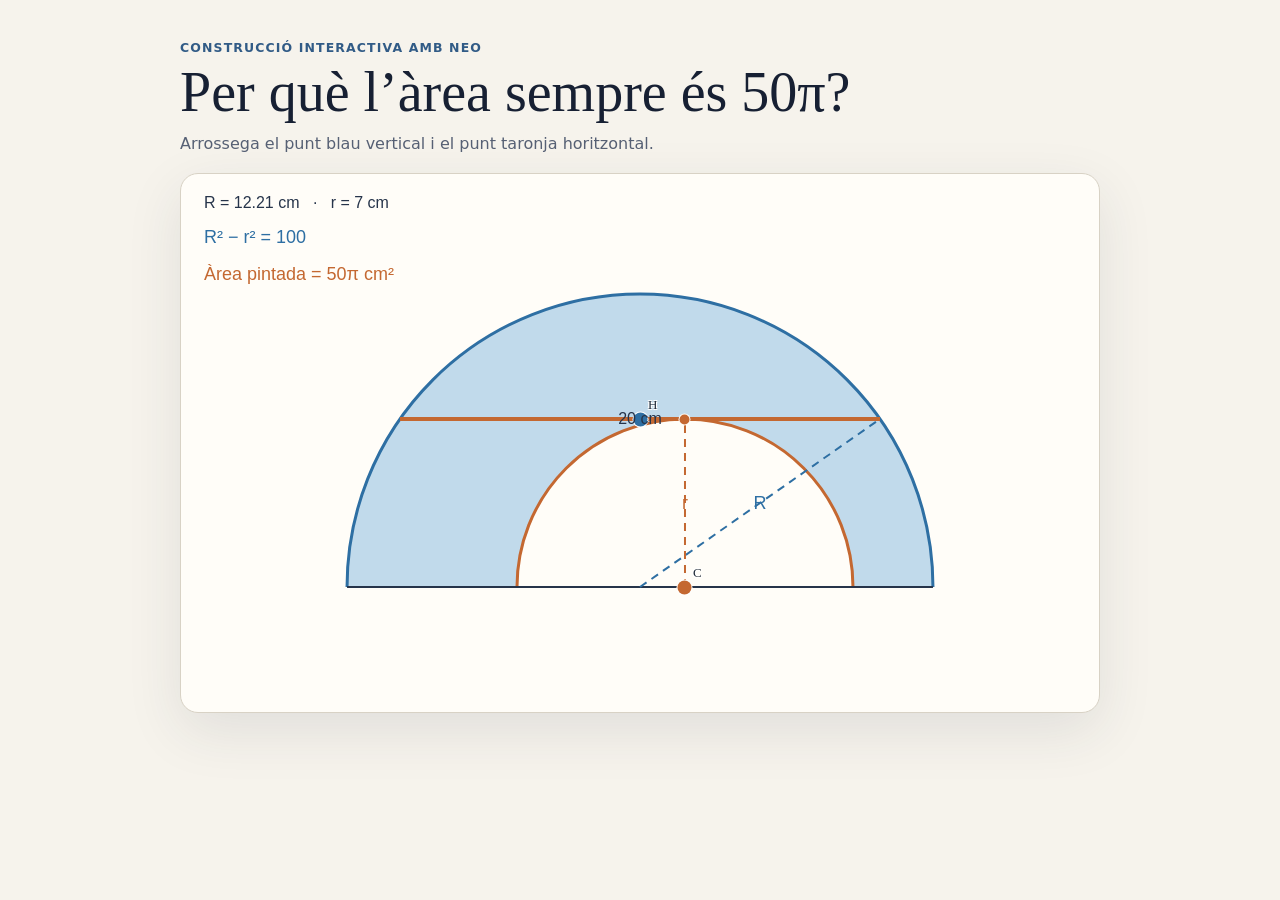
==== embed/semicircle-area/index.html @ 7ebdbe5d "Publish Neo browser bundle and semicircle example" ====
<!doctype html>
<html lang="ca">
  <head>
    <meta charset="utf-8" />
    <meta name="viewport" content="width=device-width, initial-scale=1" />
    <title>Àrea entre dos semicercles — Neo</title>
    <link rel="stylesheet" href="./styles.css" />
  </head>
  <body>
    <main>
      <header>
        <p class="eyebrow">Construcció interactiva amb Neo</p>
        <h1>Per què l’àrea sempre és 50π?</h1>
        <p>Arrossega el punt blau vertical i el punt taronja horitzontal.</p>
      </header>
      <div
        id="semicircle-figure"
        aria-label="Dos semicercles amb una corda tangent de vint centímetres"
      ></div>
    </main>
    <script type="module" src="./figure.js"></script>
  </body>
</html>
---- embed/semicircle-area/styles.css ----
:root {
  color: #172033;
  background: #f6f3ec;
  font-family: Inter, ui-sans-serif, system-ui, sans-serif;
}

* { box-sizing: border-box; }

body {
  margin: 0;
  min-width: 320px;
}

main {
  width: min(920px, calc(100% - 32px));
  margin: 40px auto;
}

header { margin-bottom: 20px; }

.eyebrow {
  margin: 0 0 8px;
  color: #315b86;
  font-size: 0.78rem;
  font-weight: 750;
  letter-spacing: 0.09em;
  text-transform: uppercase;
}

h1 {
  margin: 0;
  font-family: Georgia, 'Times New Roman', serif;
  font-size: clamp(2rem, 5vw, 3.5rem);
  font-weight: 500;
  line-height: 1.05;
}

header p:last-child {
  margin: 12px 0 0;
  color: #566074;
}

#semicircle-figure {
  width: 100%;
  min-height: 540px;
  overflow: hidden;
  border: 1px solid #d8d2c5;
  border-radius: 18px;
  background: #fffdf8;
  box-shadow: 0 18px 55px rgb(40 51 72 / 10%);
}

@media (max-width: 600px) {
  main { width: min(100% - 20px, 920px); margin-block: 20px; }
  #semicircle-figure { min-height: 460px; border-radius: 12px; }
}
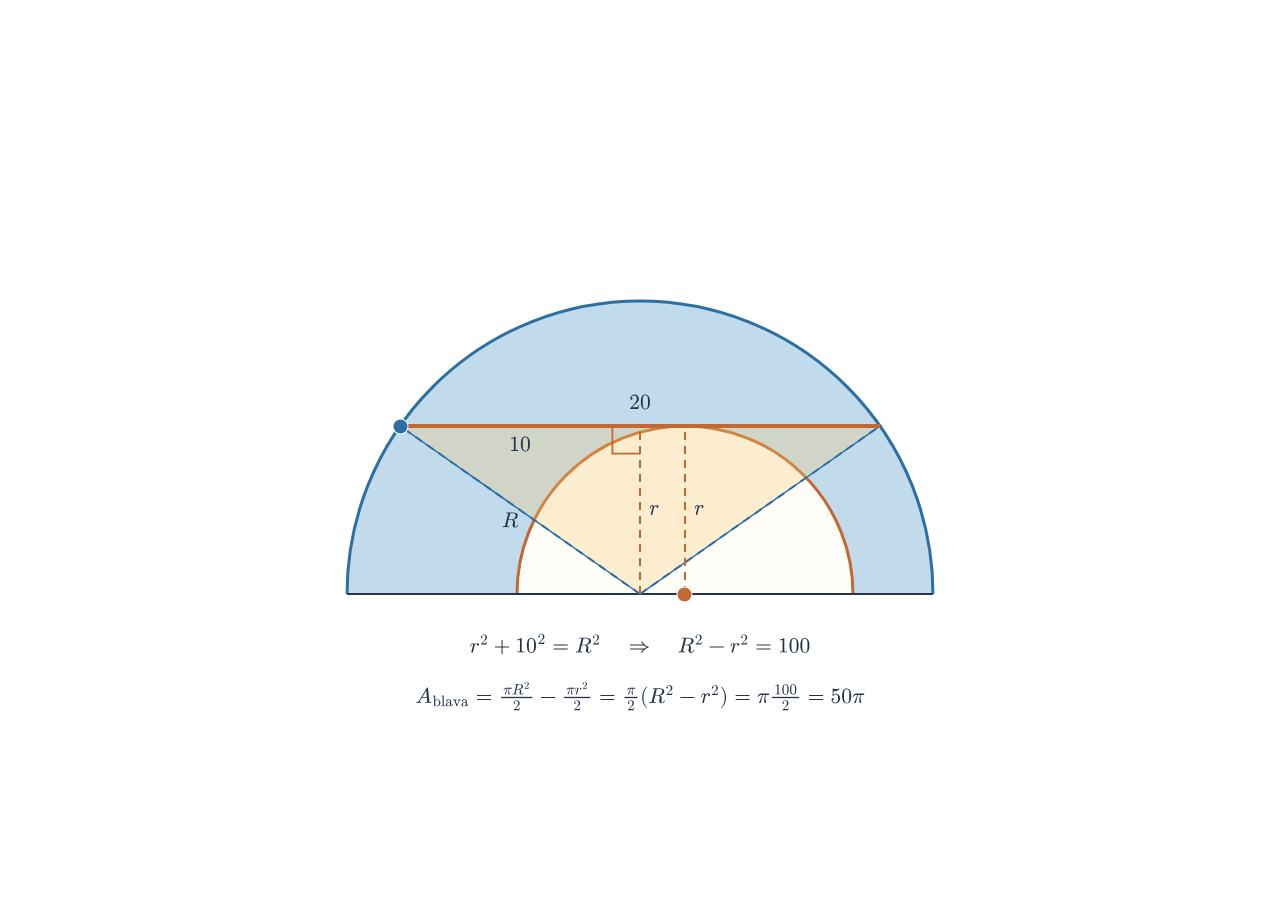
==== commit a58acb0f: "Publish figure-only semicircle embed" ====
--- a/embed/semicircle-area/index.html
+++ b/embed/semicircle-area/index.html
@@ -7,17 +7,10 @@
     <link rel="stylesheet" href="./styles.css" />
   </head>
   <body>
-    <main>
-      <header>
-        <p class="eyebrow">Construcció interactiva amb Neo</p>
-        <h1>Per què l’àrea sempre és 50π?</h1>
-        <p>Arrossega el punt blau vertical i el punt taronja horitzontal.</p>
-      </header>
-      <div
-        id="semicircle-figure"
-        aria-label="Dos semicercles amb una corda tangent de vint centímetres"
-      ></div>
-    </main>
-    <script type="module" src="./figure.js"></script>
+    <div
+      id="semicircle-figure"
+      aria-label="Dos semicercles amb una corda tangent de vint centímetres"
+    ></div>
+    <script type="module" src="./figure.js?v=9"></script>
   </body>
 </html>
--- a/embed/semicircle-area/styles.css
+++ b/embed/semicircle-area/styles.css
@@ -1,56 +1,23 @@
 :root {
-  color: #172033;
-  background: #f6f3ec;
-  font-family: Inter, ui-sans-serif, system-ui, sans-serif;
+  background: transparent;
 }
 
-* { box-sizing: border-box; }
+html,
+body {
+  width: 100%;
+  height: 100%;
+}
 
 body {
   margin: 0;
-  min-width: 320px;
-}
-
-main {
-  width: min(920px, calc(100% - 32px));
-  margin: 40px auto;
-}
-
-header { margin-bottom: 20px; }
-
-.eyebrow {
-  margin: 0 0 8px;
-  color: #315b86;
-  font-size: 0.78rem;
-  font-weight: 750;
-  letter-spacing: 0.09em;
-  text-transform: uppercase;
-}
-
-h1 {
-  margin: 0;
-  font-family: Georgia, 'Times New Roman', serif;
-  font-size: clamp(2rem, 5vw, 3.5rem);
-  font-weight: 500;
-  line-height: 1.05;
-}
-
-header p:last-child {
-  margin: 12px 0 0;
-  color: #566074;
+  overflow: hidden;
+  background: transparent;
 }
 
 #semicircle-figure {
   width: 100%;
-  min-height: 540px;
+  height: 100%;
+  min-height: 320px;
   overflow: hidden;
-  border: 1px solid #d8d2c5;
-  border-radius: 18px;
-  background: #fffdf8;
-  box-shadow: 0 18px 55px rgb(40 51 72 / 10%);
+  background: transparent;
 }
-
-@media (max-width: 600px) {
-  main { width: min(100% - 20px, 920px); margin-block: 20px; }
-  #semicircle-figure { min-height: 460px; border-radius: 12px; }
-}
